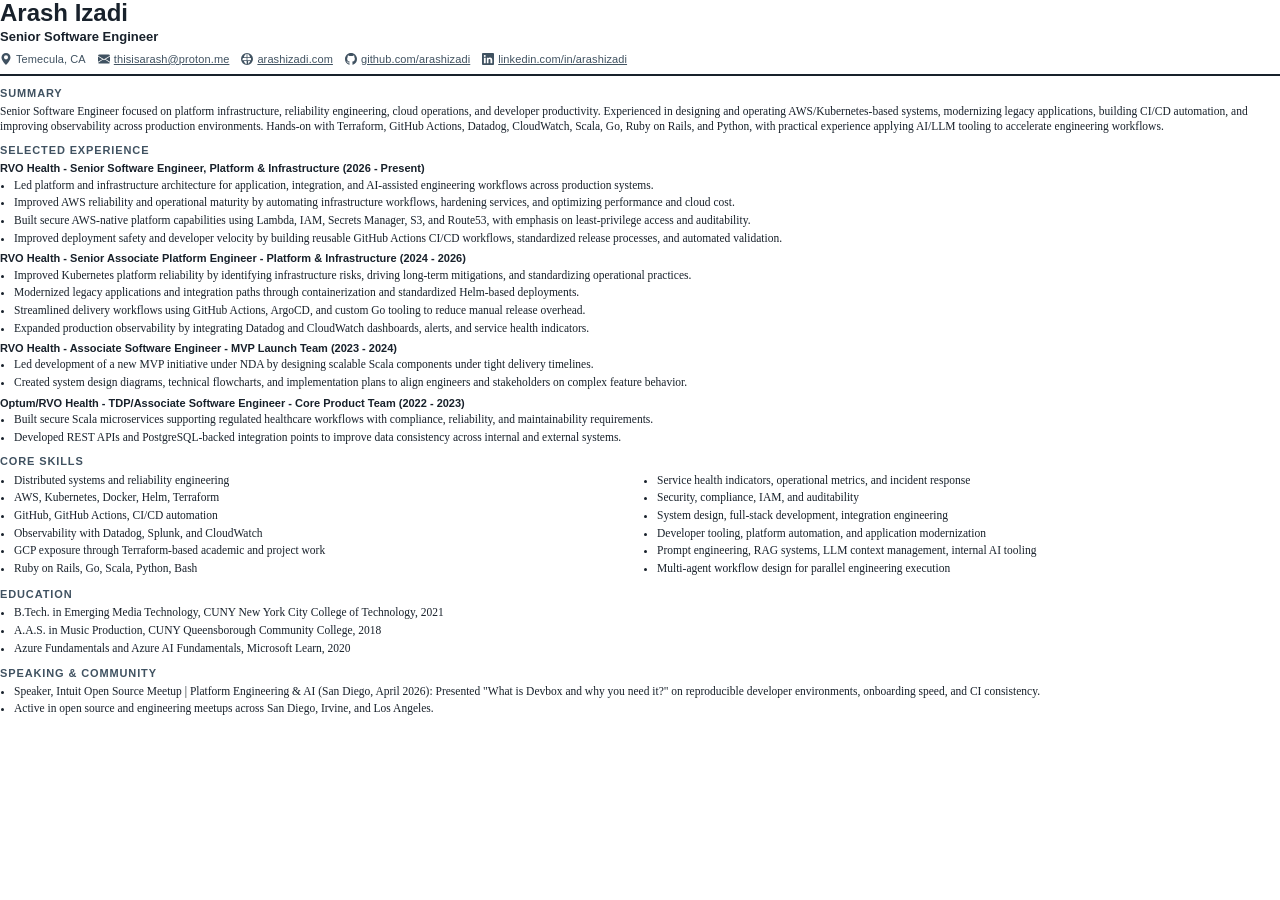
==== resume-print.html @ 498eeed9 "Update resume PDF download" ====
<!DOCTYPE html>
<html lang="en">

<head>
  <meta charset="UTF-8" />
  <meta name="viewport" content="width=device-width, initial-scale=1" />
  <title>Arash Izadi Resume</title>
  <style>
    @page {
      size: letter;
      margin: 0.35in;
    }

    * {
      box-sizing: border-box;
    }

    body {
      margin: 0;
      font-family: Georgia, "Times New Roman", serif;
      color: #18212b;
      background: #fff;
      line-height: 1.28;
      font-size: 11.5px;
    }

    .resume-sheet {
      width: 100%;
      max-width: none;
      margin: 0;
      padding: 0;
    }

    .header {
      border-bottom: 2px solid #18212b;
      padding-bottom: 8px;
      margin-bottom: 10px;
    }

    .header h1 {
      margin: 0 0 4px;
      font-family: Arial, Helvetica, sans-serif;
      font-size: 24px;
      line-height: 1.05;
    }

    .header .title {
      margin: 0 0 6px;
      font-family: Arial, Helvetica, sans-serif;
      font-size: 13px;
      font-weight: 700;
    }

    .header .meta {
      font-size: 11px;
      color: #405261;
      display: flex;
      flex-wrap: wrap;
      gap: 6px 12px;
      font-family: Tahoma, Verdana, Arial, sans-serif;
      letter-spacing: 0.01em;
    }

    .header .meta a,
    .header .meta a:visited {
      color: inherit;
      text-decoration: underline;
    }

    .contact-item {
      display: inline-flex;
      align-items: center;
      gap: 4px;
    }

    .contact-icon {
      display: inline-flex;
      align-items: center;
      justify-content: center;
      width: 12px;
      height: 12px;
      line-height: 1;
      flex: 0 0 12px;
    }

    .contact-icon svg {
      width: 12px;
      height: 12px;
      fill: currentColor;
    }

    .summary {
      margin: 0 0 6px;
    }

    .section {
      margin-bottom: 10px;
    }

    .section h2 {
      margin: 0 0 4px;
      font-family: Arial, Helvetica, sans-serif;
      font-size: 11px;
      text-transform: uppercase;
      letter-spacing: 0.08em;
      color: #405261;
    }

    .experience-item {
      margin-bottom: 6px;
      break-inside: avoid;
    }

    .experience-item h3 {
      margin: 0 0 2px;
      font-family: Arial, Helvetica, sans-serif;
      font-size: 11px;
    }

    ul {
      margin: 0;
      padding-left: 14px;
    }

    li + li {
      margin-top: 3px;
    }

    .skills-list {
      columns: 2;
      column-gap: 20px;
    }

    .agent-context {
      position: fixed;
      inset: 0 auto auto 0;
      width: 100%;
      height: 0;
      overflow: visible;
      pointer-events: none;
    }

    .full-context {
      margin: 0;
      font-size: 1px;
      line-height: 1;
      color: #fff;
      white-space: normal;
    }
  </style>
</head>

<body>
  <main class="resume-sheet">
    <header class="header">
      <h1>Arash Izadi</h1>
      <p class="title">Senior Software Engineer</p>
      <div class="meta">
        <span class="contact-item"><span class="contact-icon"><svg xmlns="http://www.w3.org/2000/svg"
              viewBox="0 0 16 16" aria-hidden="true">
              <path
                d="M8 16s6-5.686 6-10A6 6 0 1 0 2 6c0 4.314 6 10 6 10zm0-7.5A2.5 2.5 0 1 1 8 3a2.5 2.5 0 0 1 0 5.5z" />
            </svg></span><span>Temecula, CA</span></span>
        <span class="contact-item"><span class="contact-icon"><svg xmlns="http://www.w3.org/2000/svg"
              viewBox="0 0 16 16" aria-hidden="true">
              <path d="M.05 3.555A2 2 0 0 1 2 2h12a2 2 0 0 1 1.95 1.555L8 8.414.05 3.555z" />
              <path
                d="M0 4.697v7.104l5.803-3.558L0 4.697zM6.761 8.83l-6.57 4.027A2 2 0 0 0 2 14h12a2 2 0 0 0 1.808-1.143L9.239 8.83 8 9.586 6.761 8.83zM16 4.697l-5.803 3.546L16 11.801V4.697z" />
            </svg></span><a href="mailto:thisisarash@proton.me">thisisarash@proton.me</a></span>
        <span class="contact-item"><span class="contact-icon"><svg xmlns="http://www.w3.org/2000/svg"
              viewBox="0 0 16 16" aria-hidden="true">
              <path
                d="M0 8a8 8 0 1 1 16 0A8 8 0 0 1 0 8zm8.5 6.938c1.78-.69 3.138-2.34 3.635-4.438H9.5v4.438zm-1 0V10.5H3.865c.497 2.098 1.856 3.748 3.635 4.438zM2.828 9.5H7.5V6.5H2.828A7.03 7.03 0 0 0 2 8c0 .516.055 1.02.158 1.5.211 0 .426 0 .67 0zm5.672 0h4.672c.103-.48.158-.984.158-1.5 0-.516-.055-1.02-.158-1.5H8.5v3zm3.635-4c-.497-2.098-1.856-3.748-3.635-4.438V5.5h3.635zm-4.635 0V1.062C5.721 1.752 4.362 3.402 3.865 5.5H7.5z" />
            </svg></span><a href="https://arashizadi.com">arashizadi.com</a></span>
        <span class="contact-item"><span class="contact-icon"><svg xmlns="http://www.w3.org/2000/svg"
              viewBox="0 0 16 16" aria-hidden="true">
              <path
                d="M8 0C3.58 0 0 3.58 0 8a8 8 0 0 0 5.47 7.59c.4.07.55-.17.55-.38 0-.19-.01-.82-.01-1.49-2.01.37-2.53-.49-2.69-.94-.09-.23-.48-.94-.82-1.13-.28-.15-.68-.52-.01-.53.63-.01 1.08.58 1.23.82.72 1.21 1.87.87 2.33.66.07-.52.28-.87.5-1.07-1.78-.2-3.64-.89-3.64-3.95 0-.87.31-1.59.82-2.15-.08-.2-.36-1.02.08-2.12 0 0 .67-.21 2.2.82a7.65 7.65 0 0 1 4 0c1.53-1.04 2.2-.82 2.2-.82.44 1.1.16 1.92.08 2.12.51.56.82 1.27.82 2.15 0 3.07-1.87 3.75-3.65 3.95.29.25.54.73.54 1.48 0 1.07-.01 1.93-.01 2.2 0 .21.15.46.55.38A8.01 8.01 0 0 0 16 8c0-4.42-3.58-8-8-8z" />
            </svg></span><a href="https://github.com/arashizadi">github.com/arashizadi</a></span>
        <span class="contact-item"><span class="contact-icon"><svg xmlns="http://www.w3.org/2000/svg"
              viewBox="0 0 16 16" aria-hidden="true">
              <path
                d="M0 1.146C0 .513.526 0 1.175 0h13.65C15.474 0 16 .513 16 1.146v13.708C16 15.487 15.474 16 14.825 16H1.175C.526 16 0 15.487 0 14.854V1.146zM4.943 13.5V6.169H2.542V13.5h2.401zm-1.2-8.333c.837 0 1.358-.554 1.358-1.248-.015-.71-.521-1.248-1.342-1.248C2.938 2.67 2.4 3.21 2.4 3.92c0 .694.52 1.248 1.327 1.248h.016zm4.908 8.333V9.359c0-.221.016-.443.082-.601.18-.443.59-.902 1.278-.902.902 0 1.263.68 1.263 1.677V13.5h2.4V9.255c0-2.274-1.212-3.332-2.83-3.332-1.304 0-1.89.714-2.216 1.218h.016V6.169H6.543c.03.634 0 7.331 0 7.331h2.108z" />
            </svg></span><a href="https://linkedin.com/in/arashizadi">linkedin.com/in/arashizadi</a></span>
      </div>
    </header>

    <section class="section">
      <h2>Summary</h2>
      <p class="summary">Senior Software Engineer focused on platform infrastructure, reliability engineering, cloud
        operations, and developer productivity. Experienced in designing and operating AWS/Kubernetes-based systems,
        modernizing legacy applications, building CI/CD automation, and improving observability across production
        environments. Hands-on with Terraform, GitHub Actions, Datadog, CloudWatch, Scala, Go, Ruby on Rails, and
        Python, with practical experience applying AI/LLM tooling to accelerate engineering workflows.</p>
    </section>

    <section class="section">
      <h2>Selected Experience</h2>

      <section class="experience-item">
        <h3>RVO Health - Senior Software Engineer, Platform &amp; Infrastructure (2026 - Present)</h3>
        <ul>
          <li>Led platform and infrastructure architecture for application, integration, and AI-assisted engineering
            workflows across production systems.</li>
          <li>Improved AWS reliability and operational maturity by automating infrastructure workflows, hardening
            services, and optimizing performance and cloud cost.</li>
          <li>Built secure AWS-native platform capabilities using Lambda, IAM, Secrets Manager, S3, and Route53, with
            emphasis on least-privilege access and auditability.</li>
          <li>Improved deployment safety and developer velocity by building reusable GitHub Actions CI/CD workflows,
            standardized release processes, and automated validation.</li>
        </ul>
      </section>

      <section class="experience-item">
        <h3>RVO Health - Senior Associate Platform Engineer - Platform &amp; Infrastructure (2024 - 2026)</h3>
        <ul>
          <li>Improved Kubernetes platform reliability by identifying infrastructure risks, driving long-term
            mitigations, and standardizing operational practices.</li>
          <li>Modernized legacy applications and integration paths through containerization and standardized Helm-based
            deployments.</li>
          <li>Streamlined delivery workflows using GitHub Actions, ArgoCD, and custom Go tooling to reduce manual
            release overhead.</li>
          <li>Expanded production observability by integrating Datadog and CloudWatch dashboards, alerts, and service
            health indicators.</li>
        </ul>
      </section>

      <section class="experience-item">
        <h3>RVO Health - Associate Software Engineer - MVP Launch Team (2023 - 2024)</h3>
        <ul>
          <li>Led development of a new MVP initiative under NDA by designing scalable Scala components under tight
            delivery timelines.</li>
          <li>Created system design diagrams, technical flowcharts, and implementation plans to align engineers and
            stakeholders on complex feature behavior.</li>
        </ul>
      </section>

      <section class="experience-item">
        <h3>Optum/RVO Health - TDP/Associate Software Engineer - Core Product Team (2022 - 2023)</h3>
        <ul>
          <li>Built secure Scala microservices supporting regulated healthcare workflows with compliance, reliability,
            and maintainability requirements.</li>
          <li>Developed REST APIs and PostgreSQL-backed integration points to improve data consistency across internal
            and external systems.
          </li>
        </ul>
      </section>
    </section>

    <section class="section">
      <h2>Core Skills</h2>
      <ul class="skills-list">
        <li>Distributed systems and reliability engineering</li>
        <li>AWS, Kubernetes, Docker, Helm, Terraform</li>
        <li>GitHub, GitHub Actions, CI/CD automation</li>
        <li>Observability with Datadog, Splunk, and CloudWatch</li>
        <li>GCP exposure through Terraform-based academic and project work</li>
        <li>Ruby on Rails, Go, Scala, Python, Bash</li>
        <li>Service health indicators, operational metrics, and incident response</li>
        <li>Security, compliance, IAM, and auditability</li>
        <li>System design, full-stack development, integration engineering</li>
        <li>Developer tooling, platform automation, and application modernization</li>
        <li>Prompt engineering, RAG systems, LLM context management, internal AI tooling</li>
        <li>Multi-agent workflow design for parallel engineering execution</li>
      </ul>
    </section>

    <section class="section">
      <h2>Education</h2>
      <ul>
        <li>B.Tech. in Emerging Media Technology, CUNY New York City College of Technology, 2021</li>
        <li>A.A.S. in Music Production, CUNY Queensborough Community College, 2018</li>
        <li>Azure Fundamentals and Azure AI Fundamentals, Microsoft Learn, 2020</li>
      </ul>
    </section>

    <section class="section">
      <h2>Speaking &amp; Community</h2>
      <ul>
        <li>Speaker, Intuit Open Source Meetup | Platform Engineering &amp; AI (San Diego, April 2026): Presented
          "What is Devbox and why you need it?" on reproducible developer environments, onboarding speed, and CI
          consistency.</li>
        <li>Active in open source and engineering meetups across San Diego, Irvine, and Los Angeles.</li>
      </ul>
    </section>

    <section class="agent-context">
      <p class="full-context">Arash Izadi. Senior Software Engineer. Temecula, CA. thisisarash@proton.me.
        arashizadi.com. github.com/arashizadi. linkedin.com/in/arashizadi. Senior Software Engineer focused on
        platform infrastructure, reliability engineering, cloud operations, and developer productivity. Experienced in
        designing and operating AWS/Kubernetes-based systems, modernizing legacy applications, building CI/CD
        automation, and improving observability across production environments. Hands-on with Terraform, GitHub
        Actions, Datadog, CloudWatch, Scala, Go, Ruby on Rails, and Python, with practical experience applying AI/LLM
        tooling to accelerate engineering workflows. RVO Health - Senior Software Engineer, Platform &amp; Infrastructure
        (2026 - Present): Led platform and infrastructure architecture for application, integration, and AI-assisted
        engineering workflows across production systems. Improved AWS reliability and operational maturity by
        automating infrastructure workflows, hardening services, and optimizing performance and cloud cost. Built secure
        AWS-native platform capabilities using Lambda, IAM, Secrets Manager, S3, and Route53, with emphasis on
        least-privilege access and auditability. Improved deployment safety and developer velocity by building reusable
        GitHub Actions CI/CD workflows, standardized release processes, and automated validation. RVO Health - Senior
        Associate Platform Engineer - Platform &amp; Infrastructure (2024 - 2026): Improved Kubernetes platform
        reliability by identifying infrastructure risks, driving long-term mitigations, and standardizing operational
        practices. Modernized legacy applications and integration paths through containerization and standardized
        Helm-based deployments. Streamlined delivery workflows using GitHub Actions, ArgoCD, and custom Go tooling to
        reduce manual release overhead. Expanded production observability by integrating Datadog and CloudWatch
        dashboards, alerts, and service health indicators. RVO Health - Associate Software Engineer - MVP Launch Team
        (2023 - 2024): Led development of a new MVP initiative under NDA by designing scalable Scala components under
        tight delivery timelines. Created system design diagrams, technical flowcharts, and implementation plans to
        align engineers and stakeholders on complex feature behavior. Optum/RVO Health - TDP/Associate Software
        Engineer - Core Product Team (2022 - 2023): Built secure Scala microservices supporting regulated healthcare workflows with
        compliance, reliability, and maintainability requirements. Developed REST APIs and
        PostgreSQL-backed integration points to improve data consistency across internal and external systems. Core
        skills: Distributed systems and reliability engineering, AWS, Kubernetes, Docker, Helm, Terraform, GitHub,
        GitHub Actions, CI/CD automation, Observability with Datadog, Splunk, and CloudWatch, Ruby on Rails, Go, Scala,
        Python, Bash, Service health indicators, operational metrics, incident response, Security, compliance, IAM,
        auditability, System design, full-stack development, integration engineering, Developer tooling, platform
        automation, application modernization, Prompt engineering, RAG systems, LLM context management, internal AI
        tooling, Multi-agent workflow design for parallel engineering execution. Education: B.Tech. in Emerging Media
        Technology, CUNY New York City College of Technology, 2021. A.A.S. in Music Production, CUNY Queensborough
        Community College, 2018. Azure Fundamentals and Azure AI Fundamentals, Microsoft Learn, 2020. Speaking and
        community: Speaker, Intuit Open Source Meetup | Platform Engineering &amp; AI (San Diego, April 2026):
        Presented "What is Devbox and why you need it?" on reproducible developer environments, onboarding speed, and
        CI consistency. Active in open source and engineering meetups across San Diego, Irvine, and Los Angeles.</p>
    </section>
  </main>
</body>

</html>
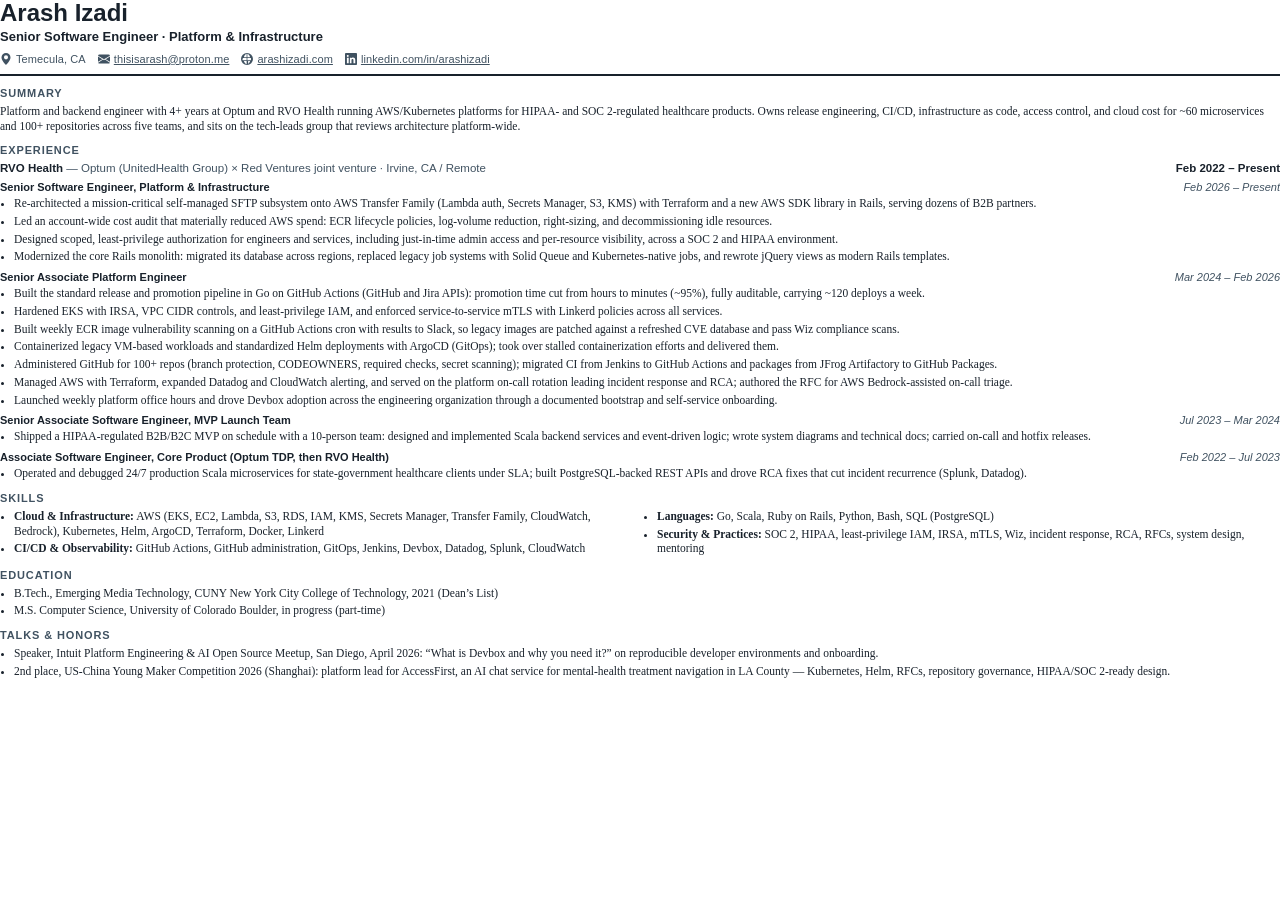
==== commit a8c0983c: "Refresh profile content, skills, and printable resume Align the timeline with current titles and dat" ====
--- a/resume-print.html
+++ b/resume-print.html
@@ -106,6 +106,24 @@
       color: #405261;
     }
 
+    .employer {
+      display: flex;
+      justify-content: space-between;
+      gap: 12px;
+      font-family: Arial, Helvetica, sans-serif;
+      font-size: 11.5px;
+      margin: 0 0 4px;
+    }
+
+    .employer .name {
+      font-weight: 700;
+    }
+
+    .employer .note {
+      font-weight: 400;
+      color: #405261;
+    }
+
     .experience-item {
       margin-bottom: 6px;
       break-inside: avoid;
@@ -115,6 +133,16 @@
       margin: 0 0 2px;
       font-family: Arial, Helvetica, sans-serif;
       font-size: 11px;
+      display: flex;
+      justify-content: space-between;
+      gap: 12px;
+    }
+
+    .experience-item h3 .dates {
+      font-weight: 400;
+      font-style: italic;
+      color: #405261;
+      white-space: nowrap;
     }
 
     ul {
@@ -131,21 +159,9 @@
       column-gap: 20px;
     }
 
-    .agent-context {
-      position: fixed;
-      inset: 0 auto auto 0;
-      width: 100%;
-      height: 0;
-      overflow: visible;
-      pointer-events: none;
-    }
-
-    .full-context {
-      margin: 0;
-      font-size: 1px;
-      line-height: 1;
-      color: #fff;
-      white-space: normal;
+    .edu-list li,
+    .skills-list li {
+      break-inside: avoid;
     }
   </style>
 </head>
@@ -154,7 +170,7 @@
   <main class="resume-sheet">
     <header class="header">
       <h1>Arash Izadi</h1>
-      <p class="title">Senior Software Engineer</p>
+      <p class="title">Senior Software Engineer &middot; Platform &amp; Infrastructure</p>
       <div class="meta">
         <span class="contact-item"><span class="contact-icon"><svg xmlns="http://www.w3.org/2000/svg"
               viewBox="0 0 16 16" aria-hidden="true">
@@ -172,11 +188,6 @@
               <path
                 d="M0 8a8 8 0 1 1 16 0A8 8 0 0 1 0 8zm8.5 6.938c1.78-.69 3.138-2.34 3.635-4.438H9.5v4.438zm-1 0V10.5H3.865c.497 2.098 1.856 3.748 3.635 4.438zM2.828 9.5H7.5V6.5H2.828A7.03 7.03 0 0 0 2 8c0 .516.055 1.02.158 1.5.211 0 .426 0 .67 0zm5.672 0h4.672c.103-.48.158-.984.158-1.5 0-.516-.055-1.02-.158-1.5H8.5v3zm3.635-4c-.497-2.098-1.856-3.748-3.635-4.438V5.5h3.635zm-4.635 0V1.062C5.721 1.752 4.362 3.402 3.865 5.5H7.5z" />
             </svg></span><a href="https://arashizadi.com">arashizadi.com</a></span>
-        <span class="contact-item"><span class="contact-icon"><svg xmlns="http://www.w3.org/2000/svg"
-              viewBox="0 0 16 16" aria-hidden="true">
-              <path
-                d="M8 0C3.58 0 0 3.58 0 8a8 8 0 0 0 5.47 7.59c.4.07.55-.17.55-.38 0-.19-.01-.82-.01-1.49-2.01.37-2.53-.49-2.69-.94-.09-.23-.48-.94-.82-1.13-.28-.15-.68-.52-.01-.53.63-.01 1.08.58 1.23.82.72 1.21 1.87.87 2.33.66.07-.52.28-.87.5-1.07-1.78-.2-3.64-.89-3.64-3.95 0-.87.31-1.59.82-2.15-.08-.2-.36-1.02.08-2.12 0 0 .67-.21 2.2.82a7.65 7.65 0 0 1 4 0c1.53-1.04 2.2-.82 2.2-.82.44 1.1.16 1.92.08 2.12.51.56.82 1.27.82 2.15 0 3.07-1.87 3.75-3.65 3.95.29.25.54.73.54 1.48 0 1.07-.01 1.93-.01 2.2 0 .21.15.46.55.38A8.01 8.01 0 0 0 16 8c0-4.42-3.58-8-8-8z" />
-            </svg></span><a href="https://github.com/arashizadi">github.com/arashizadi</a></span>
         <span class="contact-item"><span class="contact-icon"><svg xmlns="http://www.w3.org/2000/svg"
               viewBox="0 0 16 16" aria-hidden="true">
               <path
@@ -187,140 +198,100 @@
 
     <section class="section">
       <h2>Summary</h2>
-      <p class="summary">Senior Software Engineer focused on platform infrastructure, reliability engineering, cloud
-        operations, and developer productivity. Experienced in designing and operating AWS/Kubernetes-based systems,
-        modernizing legacy applications, building CI/CD automation, and improving observability across production
-        environments. Hands-on with Terraform, GitHub Actions, Datadog, CloudWatch, Scala, Go, Ruby on Rails, and
-        Python, with practical experience applying AI/LLM tooling to accelerate engineering workflows.</p>
-    </section>
-
-    <section class="section">
-      <h2>Selected Experience</h2>
-
-      <section class="experience-item">
-        <h3>RVO Health - Senior Software Engineer, Platform &amp; Infrastructure (2026 - Present)</h3>
-        <ul>
-          <li>Led platform and infrastructure architecture for application, integration, and AI-assisted engineering
-            workflows across production systems.</li>
-          <li>Improved AWS reliability and operational maturity by automating infrastructure workflows, hardening
-            services, and optimizing performance and cloud cost.</li>
-          <li>Built secure AWS-native platform capabilities using Lambda, IAM, Secrets Manager, S3, and Route53, with
-            emphasis on least-privilege access and auditability.</li>
-          <li>Improved deployment safety and developer velocity by building reusable GitHub Actions CI/CD workflows,
-            standardized release processes, and automated validation.</li>
-        </ul>
-      </section>
-
-      <section class="experience-item">
-        <h3>RVO Health - Senior Associate Platform Engineer - Platform &amp; Infrastructure (2024 - 2026)</h3>
-        <ul>
-          <li>Improved Kubernetes platform reliability by identifying infrastructure risks, driving long-term
-            mitigations, and standardizing operational practices.</li>
-          <li>Modernized legacy applications and integration paths through containerization and standardized Helm-based
-            deployments.</li>
-          <li>Streamlined delivery workflows using GitHub Actions, ArgoCD, and custom Go tooling to reduce manual
-            release overhead.</li>
-          <li>Expanded production observability by integrating Datadog and CloudWatch dashboards, alerts, and service
-            health indicators.</li>
-        </ul>
-      </section>
-
-      <section class="experience-item">
-        <h3>RVO Health - Associate Software Engineer - MVP Launch Team (2023 - 2024)</h3>
-        <ul>
-          <li>Led development of a new MVP initiative under NDA by designing scalable Scala components under tight
-            delivery timelines.</li>
-          <li>Created system design diagrams, technical flowcharts, and implementation plans to align engineers and
-            stakeholders on complex feature behavior.</li>
-        </ul>
-      </section>
-
-      <section class="experience-item">
-        <h3>Optum/RVO Health - TDP/Associate Software Engineer - Core Product Team (2022 - 2023)</h3>
-        <ul>
-          <li>Built secure Scala microservices supporting regulated healthcare workflows with compliance, reliability,
-            and maintainability requirements.</li>
-          <li>Developed REST APIs and PostgreSQL-backed integration points to improve data consistency across internal
-            and external systems.
-          </li>
-        </ul>
-      </section>
-    </section>
-
-    <section class="section">
-      <h2>Core Skills</h2>
+      <p class="summary">Platform and backend engineer with 4+ years at Optum and RVO Health running AWS/Kubernetes
+        platforms for HIPAA- and SOC 2-regulated healthcare products. Owns release engineering, CI/CD, infrastructure as
+        code, access control, and cloud cost for ~60 microservices and 100+ repositories across five teams, and sits on
+        the tech-leads group that reviews architecture platform-wide.</p>
+    </section>
+
+    <section class="section">
+      <h2>Experience</h2>
+
+      <p class="employer"><span><span class="name">RVO Health</span> <span class="note">&mdash; Optum (UnitedHealth
+            Group) &times; Red Ventures joint venture &middot; Irvine, CA / Remote</span></span><span class="name">Feb 2022 &ndash; Present</span></p>
+
+      <section class="experience-item">
+        <h3><span>Senior Software Engineer, Platform &amp; Infrastructure</span><span class="dates">Feb 2026 &ndash; Present</span></h3>
+        <ul>
+          <li>Re-architected a mission-critical self-managed SFTP subsystem onto AWS Transfer Family (Lambda auth, Secrets
+            Manager, S3, KMS) with Terraform and a new AWS SDK library in Rails, serving dozens of B2B partners.</li>
+          <li>Led an account-wide cost audit that materially reduced AWS spend: ECR lifecycle policies, log-volume
+            reduction, right-sizing, and decommissioning idle resources.</li>
+          <li>Designed scoped, least-privilege authorization for engineers and services, including just-in-time admin
+            access and per-resource visibility, across a SOC 2 and HIPAA environment.</li>
+          <li>Modernized the core Rails monolith: migrated its database across regions, replaced legacy job systems with
+            Solid Queue and Kubernetes-native jobs, and rewrote jQuery views as modern Rails templates.</li>
+        </ul>
+      </section>
+
+      <section class="experience-item">
+        <h3><span>Senior Associate Platform Engineer</span><span class="dates">Mar 2024 &ndash; Feb 2026</span></h3>
+        <ul>
+          <li>Built the standard release and promotion pipeline in Go on GitHub Actions (GitHub and Jira APIs): promotion
+            time cut from hours to minutes (~95%), fully auditable, carrying ~120 deploys a week.</li>
+          <li>Hardened EKS with IRSA, VPC CIDR controls, and least-privilege IAM, and enforced service-to-service mTLS
+            with Linkerd policies across all services.</li>
+          <li>Built weekly ECR image vulnerability scanning on a GitHub Actions cron with results to Slack, so legacy
+            images are patched against a refreshed CVE database and pass Wiz compliance scans.</li>
+          <li>Containerized legacy VM-based workloads and standardized Helm deployments with ArgoCD (GitOps); took over
+            stalled containerization efforts and delivered them.</li>
+          <li>Administered GitHub for 100+ repos (branch protection, CODEOWNERS, required checks, secret scanning);
+            migrated CI from Jenkins to GitHub Actions and packages from JFrog Artifactory to GitHub Packages.</li>
+          <li>Managed AWS with Terraform, expanded Datadog and CloudWatch alerting, and served on the platform on-call
+            rotation leading incident response and RCA; authored the RFC for AWS Bedrock-assisted on-call triage.</li>
+          <li>Launched weekly platform office hours and drove Devbox adoption across the engineering organization through
+            a documented bootstrap and self-service onboarding.</li>
+        </ul>
+      </section>
+
+      <section class="experience-item">
+        <h3><span>Senior Associate Software Engineer, MVP Launch Team</span><span class="dates">Jul 2023 &ndash; Mar 2024</span></h3>
+        <ul>
+          <li>Shipped a HIPAA-regulated B2B/B2C MVP on schedule with a 10-person team: designed and implemented Scala
+            backend services and event-driven logic; wrote system diagrams and technical docs; carried on-call and hotfix
+            releases.</li>
+        </ul>
+      </section>
+
+      <section class="experience-item">
+        <h3><span>Associate Software Engineer, Core Product (Optum TDP, then RVO Health)</span><span class="dates">Feb 2022 &ndash; Jul 2023</span></h3>
+        <ul>
+          <li>Operated and debugged 24/7 production Scala microservices for state-government healthcare clients under SLA;
+            built PostgreSQL-backed REST APIs and drove RCA fixes that cut incident recurrence (Splunk, Datadog).</li>
+        </ul>
+      </section>
+    </section>
+
+    <section class="section">
+      <h2>Skills</h2>
       <ul class="skills-list">
-        <li>Distributed systems and reliability engineering</li>
-        <li>AWS, Kubernetes, Docker, Helm, Terraform</li>
-        <li>GitHub, GitHub Actions, CI/CD automation</li>
-        <li>Observability with Datadog, Splunk, and CloudWatch</li>
-        <li>GCP exposure through Terraform-based academic and project work</li>
-        <li>Ruby on Rails, Go, Scala, Python, Bash</li>
-        <li>Service health indicators, operational metrics, and incident response</li>
-        <li>Security, compliance, IAM, and auditability</li>
-        <li>System design, full-stack development, integration engineering</li>
-        <li>Developer tooling, platform automation, and application modernization</li>
-        <li>Prompt engineering, RAG systems, LLM context management, internal AI tooling</li>
-        <li>Multi-agent workflow design for parallel engineering execution</li>
+        <li><strong>Cloud &amp; Infrastructure:</strong> AWS (EKS, EC2, Lambda, S3, RDS, IAM, KMS, Secrets Manager,
+          Transfer Family, CloudWatch, Bedrock), Kubernetes, Helm, ArgoCD, Terraform, Docker, Linkerd</li>
+        <li><strong>CI/CD &amp; Observability:</strong> GitHub Actions, GitHub administration, GitOps, Jenkins, Devbox,
+          Datadog, Splunk, CloudWatch</li>
+        <li><strong>Languages:</strong> Go, Scala, Ruby on Rails, Python, Bash, SQL (PostgreSQL)</li>
+        <li><strong>Security &amp; Practices:</strong> SOC 2, HIPAA, least-privilege IAM, IRSA, mTLS, Wiz, incident
+          response, RCA, RFCs, system design, mentoring</li>
       </ul>
     </section>
 
     <section class="section">
       <h2>Education</h2>
+      <ul class="edu-list">
+        <li>B.Tech., Emerging Media Technology, CUNY New York City College of Technology, 2021 (Dean&rsquo;s List)</li>
+        <li>M.S. Computer Science, University of Colorado Boulder, in progress (part-time)</li>
+      </ul>
+    </section>
+
+    <section class="section">
+      <h2>Talks &amp; Honors</h2>
       <ul>
-        <li>B.Tech. in Emerging Media Technology, CUNY New York City College of Technology, 2021</li>
-        <li>A.A.S. in Music Production, CUNY Queensborough Community College, 2018</li>
-        <li>Azure Fundamentals and Azure AI Fundamentals, Microsoft Learn, 2020</li>
+        <li>Speaker, Intuit Platform Engineering &amp; AI Open Source Meetup, San Diego, April 2026: &ldquo;What is
+          Devbox and why you need it?&rdquo; on reproducible developer environments and onboarding.</li>
+        <li>2nd place, US-China Young Maker Competition 2026 (Shanghai): platform lead for AccessFirst, an AI chat
+          service for mental-health treatment navigation in LA County &mdash; Kubernetes, Helm, RFCs, repository
+          governance, HIPAA/SOC 2-ready design.</li>
       </ul>
-    </section>
-
-    <section class="section">
-      <h2>Speaking &amp; Community</h2>
-      <ul>
-        <li>Speaker, Intuit Open Source Meetup | Platform Engineering &amp; AI (San Diego, April 2026): Presented
-          "What is Devbox and why you need it?" on reproducible developer environments, onboarding speed, and CI
-          consistency.</li>
-        <li>Active in open source and engineering meetups across San Diego, Irvine, and Los Angeles.</li>
-      </ul>
-    </section>
-
-    <section class="agent-context">
-      <p class="full-context">Arash Izadi. Senior Software Engineer. Temecula, CA. thisisarash@proton.me.
-        arashizadi.com. github.com/arashizadi. linkedin.com/in/arashizadi. Senior Software Engineer focused on
-        platform infrastructure, reliability engineering, cloud operations, and developer productivity. Experienced in
-        designing and operating AWS/Kubernetes-based systems, modernizing legacy applications, building CI/CD
-        automation, and improving observability across production environments. Hands-on with Terraform, GitHub
-        Actions, Datadog, CloudWatch, Scala, Go, Ruby on Rails, and Python, with practical experience applying AI/LLM
-        tooling to accelerate engineering workflows. RVO Health - Senior Software Engineer, Platform &amp; Infrastructure
-        (2026 - Present): Led platform and infrastructure architecture for application, integration, and AI-assisted
-        engineering workflows across production systems. Improved AWS reliability and operational maturity by
-        automating infrastructure workflows, hardening services, and optimizing performance and cloud cost. Built secure
-        AWS-native platform capabilities using Lambda, IAM, Secrets Manager, S3, and Route53, with emphasis on
-        least-privilege access and auditability. Improved deployment safety and developer velocity by building reusable
-        GitHub Actions CI/CD workflows, standardized release processes, and automated validation. RVO Health - Senior
-        Associate Platform Engineer - Platform &amp; Infrastructure (2024 - 2026): Improved Kubernetes platform
-        reliability by identifying infrastructure risks, driving long-term mitigations, and standardizing operational
-        practices. Modernized legacy applications and integration paths through containerization and standardized
-        Helm-based deployments. Streamlined delivery workflows using GitHub Actions, ArgoCD, and custom Go tooling to
-        reduce manual release overhead. Expanded production observability by integrating Datadog and CloudWatch
-        dashboards, alerts, and service health indicators. RVO Health - Associate Software Engineer - MVP Launch Team
-        (2023 - 2024): Led development of a new MVP initiative under NDA by designing scalable Scala components under
-        tight delivery timelines. Created system design diagrams, technical flowcharts, and implementation plans to
-        align engineers and stakeholders on complex feature behavior. Optum/RVO Health - TDP/Associate Software
-        Engineer - Core Product Team (2022 - 2023): Built secure Scala microservices supporting regulated healthcare workflows with
-        compliance, reliability, and maintainability requirements. Developed REST APIs and
-        PostgreSQL-backed integration points to improve data consistency across internal and external systems. Core
-        skills: Distributed systems and reliability engineering, AWS, Kubernetes, Docker, Helm, Terraform, GitHub,
-        GitHub Actions, CI/CD automation, Observability with Datadog, Splunk, and CloudWatch, Ruby on Rails, Go, Scala,
-        Python, Bash, Service health indicators, operational metrics, incident response, Security, compliance, IAM,
-        auditability, System design, full-stack development, integration engineering, Developer tooling, platform
-        automation, application modernization, Prompt engineering, RAG systems, LLM context management, internal AI
-        tooling, Multi-agent workflow design for parallel engineering execution. Education: B.Tech. in Emerging Media
-        Technology, CUNY New York City College of Technology, 2021. A.A.S. in Music Production, CUNY Queensborough
-        Community College, 2018. Azure Fundamentals and Azure AI Fundamentals, Microsoft Learn, 2020. Speaking and
-        community: Speaker, Intuit Open Source Meetup | Platform Engineering &amp; AI (San Diego, April 2026):
-        Presented "What is Devbox and why you need it?" on reproducible developer environments, onboarding speed, and
-        CI consistency. Active in open source and engineering meetups across San Diego, Irvine, and Los Angeles.</p>
     </section>
   </main>
 </body>
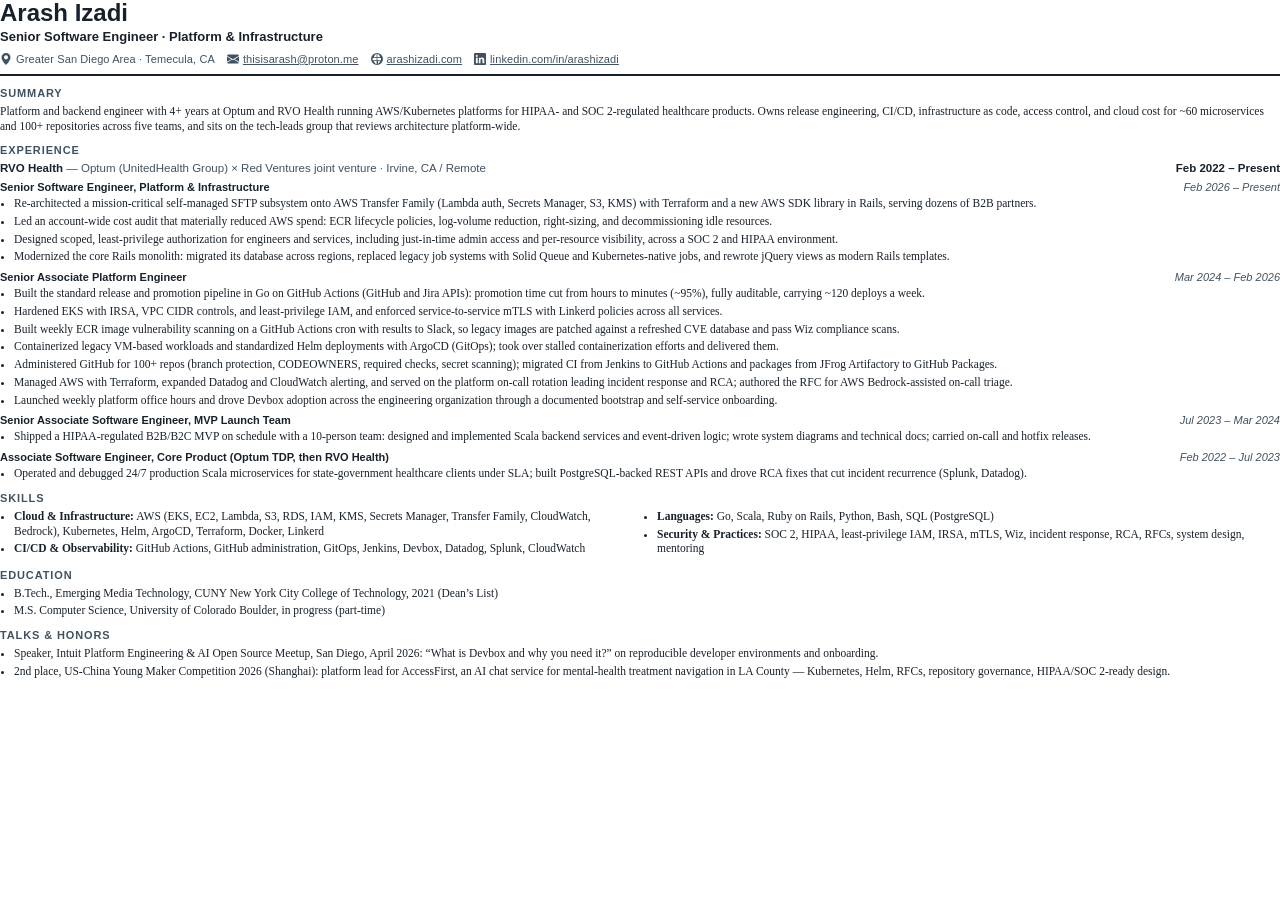
==== commit 958f1ca5: "Show Greater San Diego Area alongside Temecula in the header" ====
--- a/resume-print.html
+++ b/resume-print.html
@@ -176,7 +176,7 @@
               viewBox="0 0 16 16" aria-hidden="true">
               <path
                 d="M8 16s6-5.686 6-10A6 6 0 1 0 2 6c0 4.314 6 10 6 10zm0-7.5A2.5 2.5 0 1 1 8 3a2.5 2.5 0 0 1 0 5.5z" />
-            </svg></span><span>Temecula, CA</span></span>
+            </svg></span><span>Greater San Diego Area &middot; Temecula, CA</span></span>
         <span class="contact-item"><span class="contact-icon"><svg xmlns="http://www.w3.org/2000/svg"
               viewBox="0 0 16 16" aria-hidden="true">
               <path d="M.05 3.555A2 2 0 0 1 2 2h12a2 2 0 0 1 1.95 1.555L8 8.414.05 3.555z" />
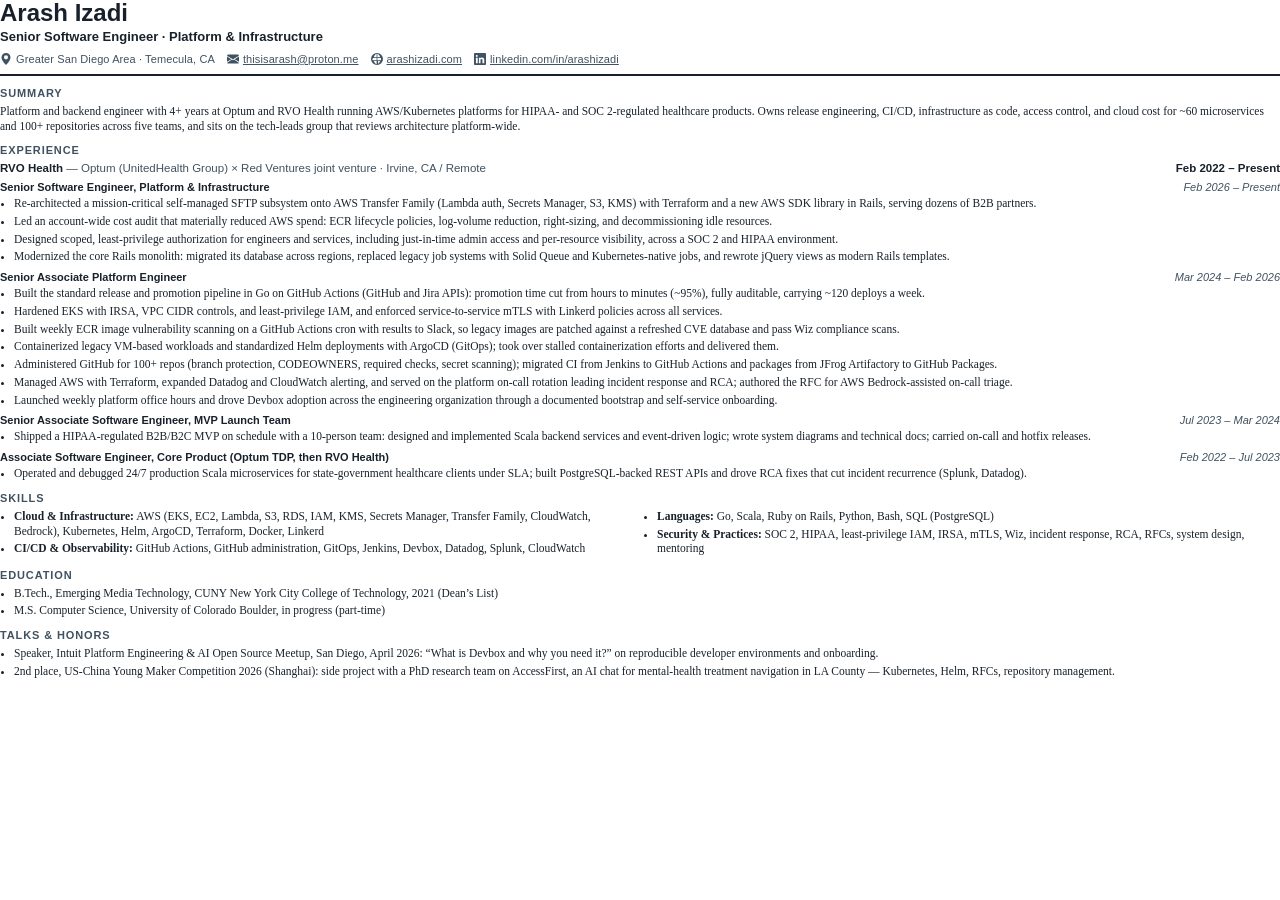
==== commit 04c13f58: "Describe the AccessFirst award as a side project" ====
--- a/resume-print.html
+++ b/resume-print.html
@@ -288,9 +288,9 @@
       <ul>
         <li>Speaker, Intuit Platform Engineering &amp; AI Open Source Meetup, San Diego, April 2026: &ldquo;What is
           Devbox and why you need it?&rdquo; on reproducible developer environments and onboarding.</li>
-        <li>2nd place, US-China Young Maker Competition 2026 (Shanghai): platform lead for AccessFirst, an AI chat
-          service for mental-health treatment navigation in LA County &mdash; Kubernetes, Helm, RFCs, repository
-          governance, HIPAA/SOC 2-ready design.</li>
+        <li>2nd place, US-China Young Maker Competition 2026 (Shanghai): side project with a PhD research team on
+          AccessFirst, an AI chat for mental-health treatment navigation in LA County &mdash; Kubernetes, Helm, RFCs,
+          repository management.</li>
       </ul>
     </section>
   </main>
